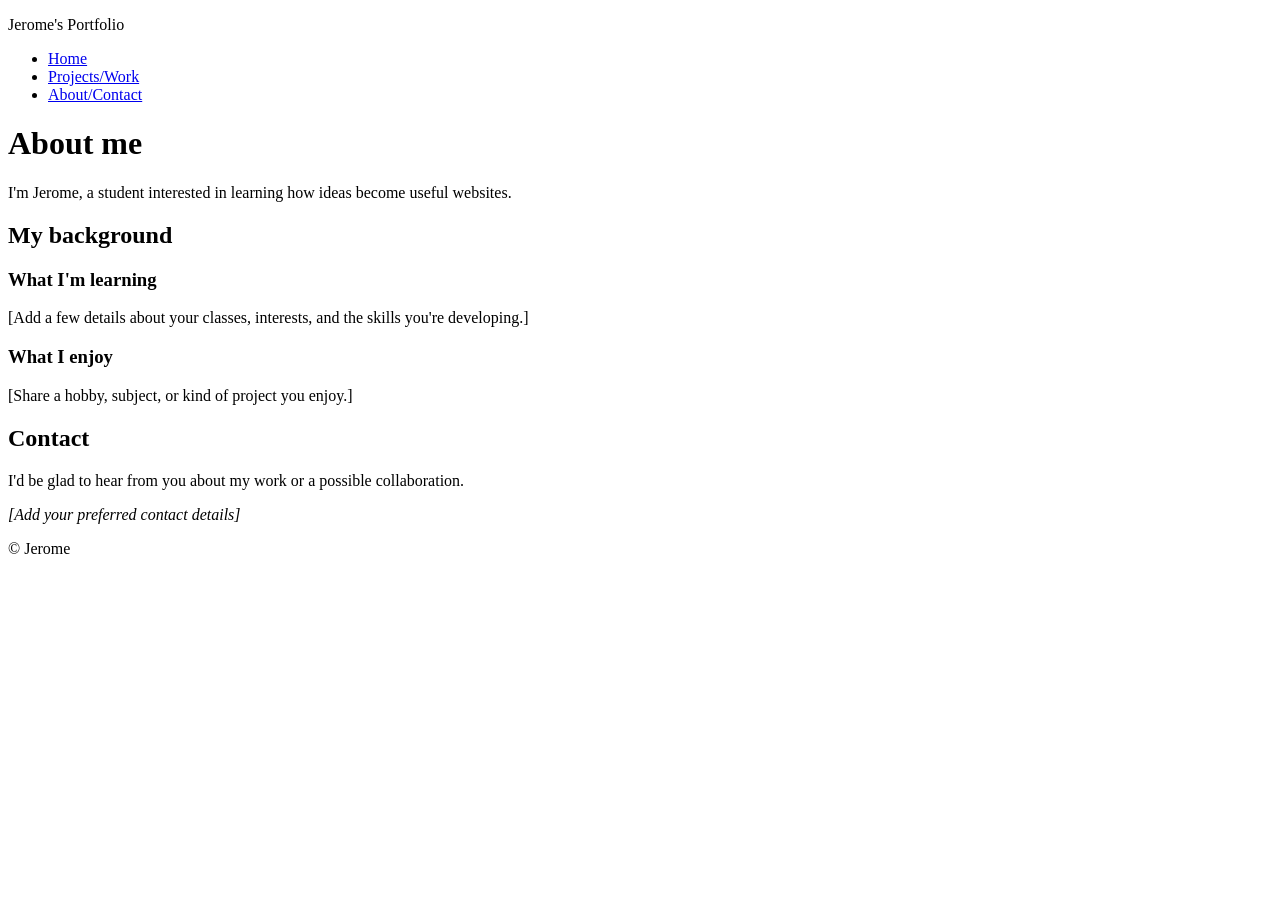
==== about.html @ 84191fd4 "new file:   AGENTS.md 	new file:   about.html 	modified:   index.html 	new file:   projects.html 	ne" ====
<!DOCTYPE html>
<html lang="en">
<head>
    <meta charset="UTF-8">
    <meta name="viewport" content="width=device-width, initial-scale=1.0">
    <title>About/Contact | Jerome's Portfolio</title>
</head>
<body>
    <header>
        <p>Jerome's Portfolio</p>
        <nav aria-label="Main navigation">
            <ul>
                <li><a href="index.html">Home</a></li>
                <li><a href="projects.html">Projects/Work</a></li>
                <li><a href="about.html" aria-current="page">About/Contact</a></li>
            </ul>
        </nav>
    </header>

    <main>
        <header>
            <h1>About me</h1>
            <p>I'm Jerome, a student interested in learning how ideas become useful websites.</p>
        </header>

        <section aria-labelledby="background-heading">
            <h2 id="background-heading">My background</h2>
            <h3>What I'm learning</h3>
            <p>[Add a few details about your classes, interests, and the skills you're developing.]</p>
            <h3>What I enjoy</h3>
            <p>[Share a hobby, subject, or kind of project you enjoy.]</p>
        </section>

        <section aria-labelledby="contact-heading">
            <h2 id="contact-heading">Contact</h2>
            <p>I'd be glad to hear from you about my work or a possible collaboration.</p>
            <address>[Add your preferred contact details]</address>
        </section>
    </main>

    <footer>
        <p>&copy; Jerome</p>
    </footer>
</body>
</html>
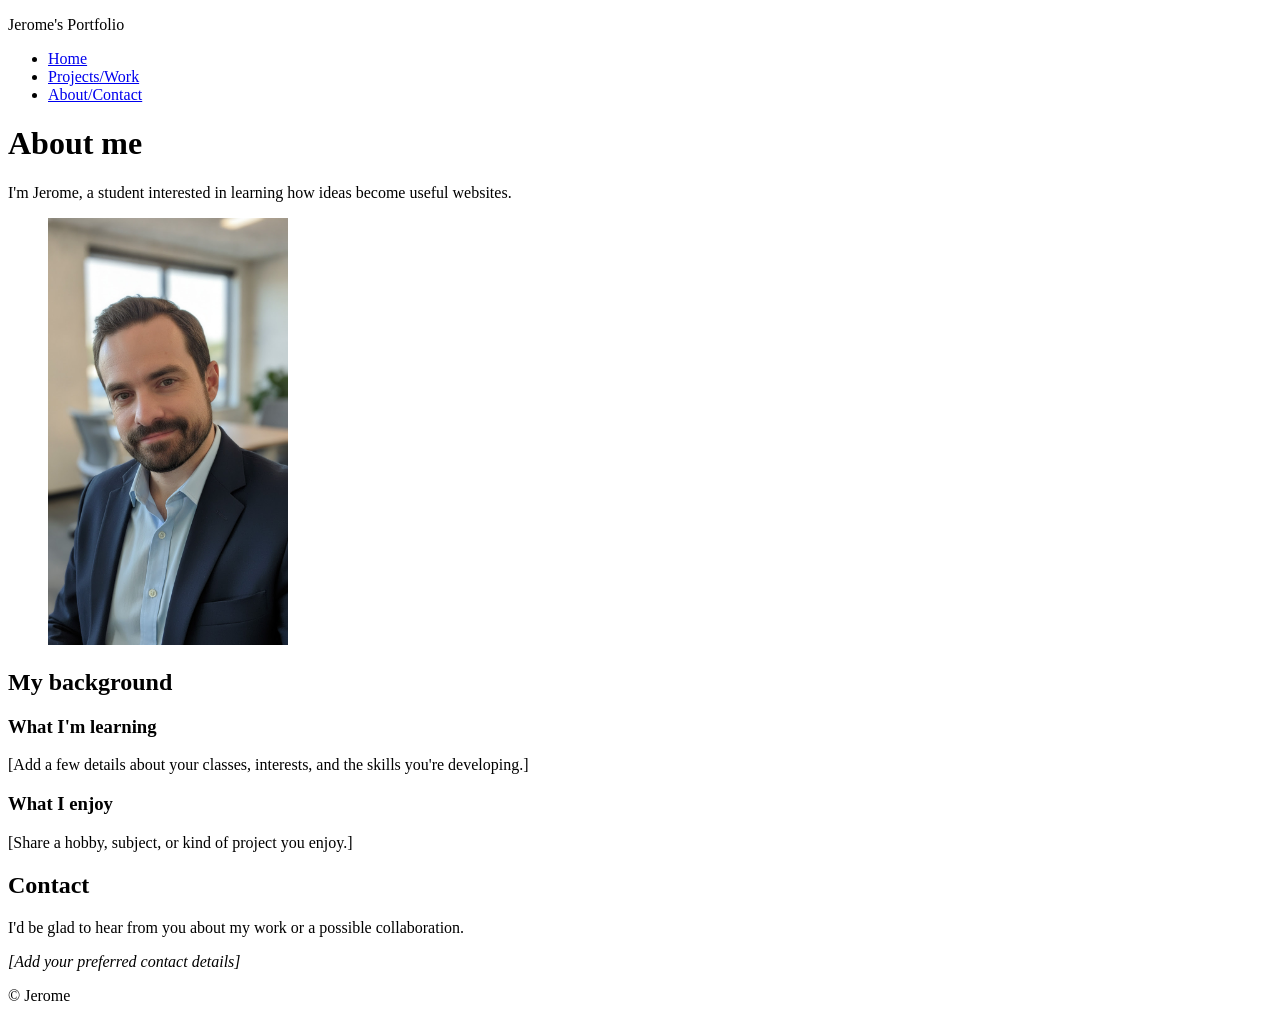
==== commit 2a2f1c28: "new file:   7C329B7C-2816-43F4-918F-4D46952255E8-IMG_STYLE.jpeg modified:   about.html" ====
--- a/about.html
+++ b/about.html
@@ -23,6 +23,10 @@
             <p>I'm Jerome, a student interested in learning how ideas become useful websites.</p>
         </header>
 
+        <figure>
+            <img src="7C329B7C-2816-43F4-918F-4D46952255E8-IMG_STYLE.jpeg" alt="Portrait of Jerome" width="240" height="427">
+        </figure>
+
         <section aria-labelledby="background-heading">
             <h2 id="background-heading">My background</h2>
             <h3>What I'm learning</h3>
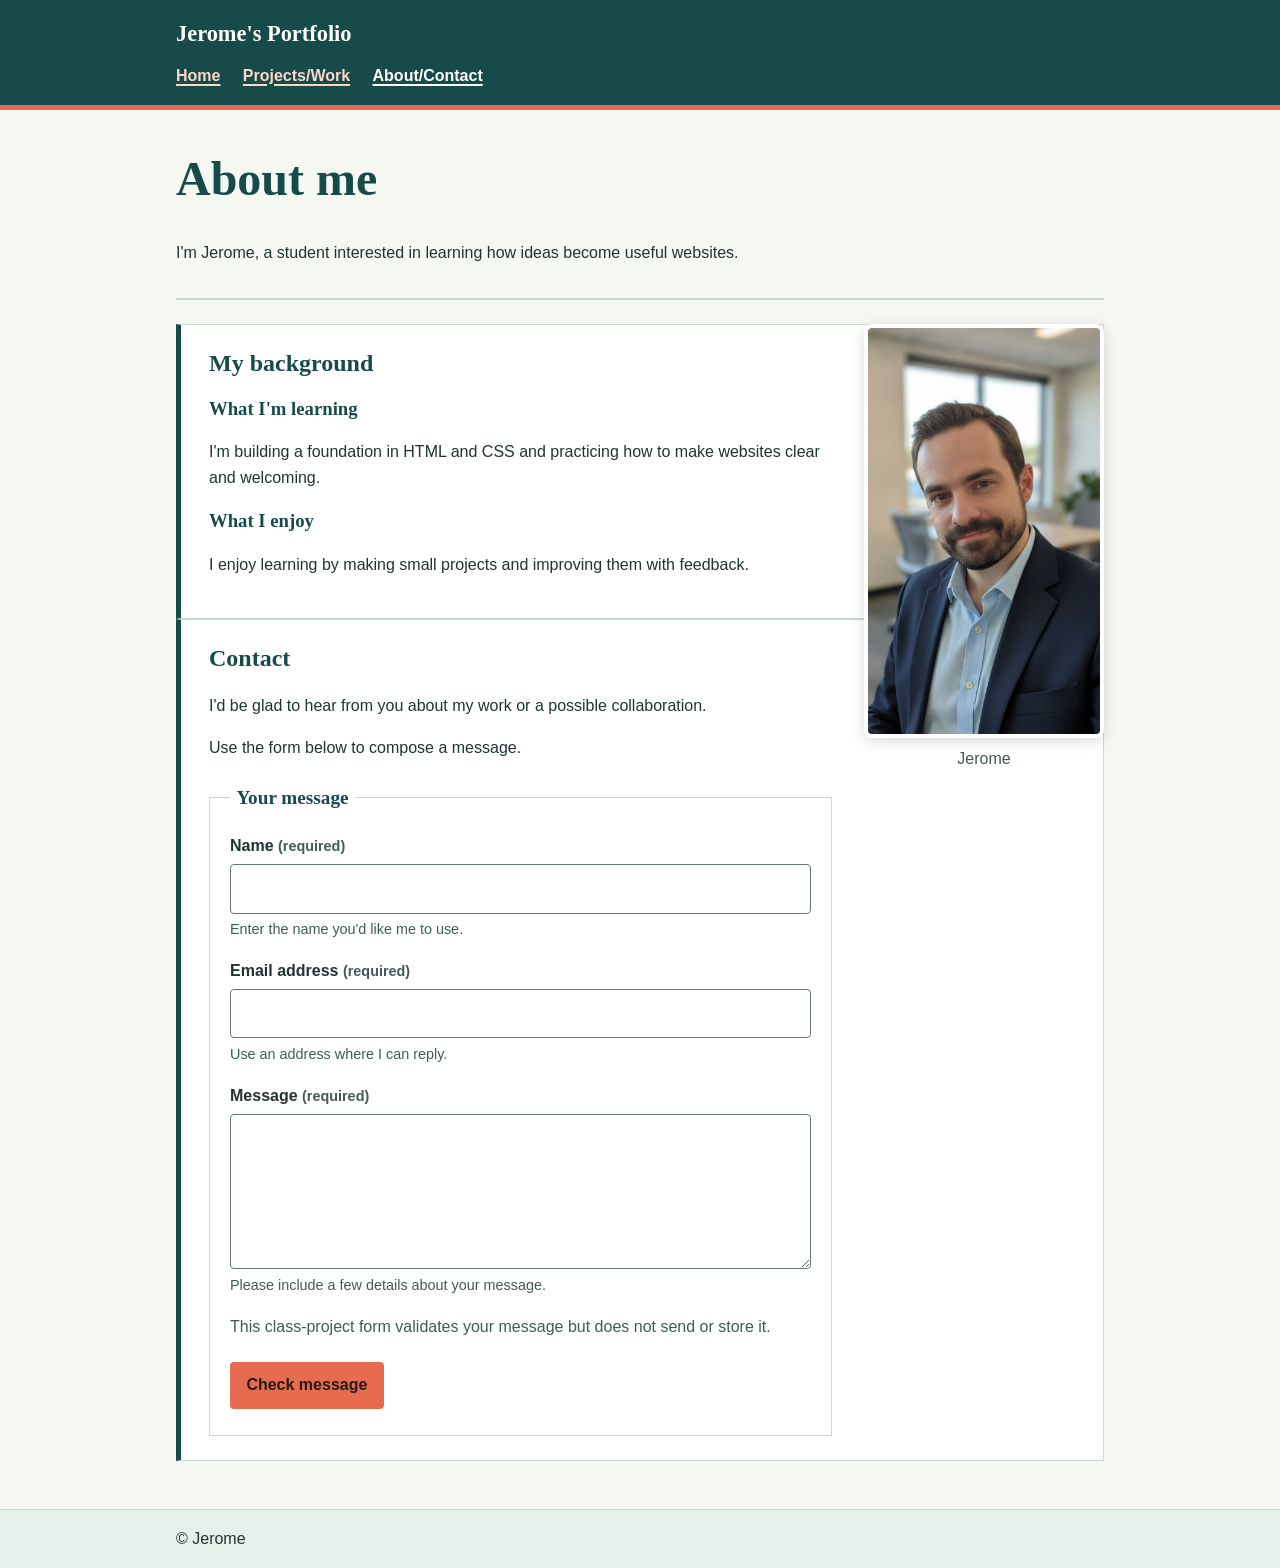
==== commit 4d781e44: "modified:   README.md 	modified:   about.html 	new file:   contact-form.js 	modified:   index.html 	" ====
--- a/about.html
+++ b/about.html
@@ -4,10 +4,12 @@
     <meta charset="UTF-8">
     <meta name="viewport" content="width=device-width, initial-scale=1.0">
     <title>About/Contact | Jerome's Portfolio</title>
+    <link rel="stylesheet" href="style.css">
 </head>
 <body>
+    <a class="skip-link" href="#main-content">Skip to main content</a>
     <header>
-        <p>Jerome's Portfolio</p>
+        <p class="site-title">Jerome's Portfolio</p>
         <nav aria-label="Main navigation">
             <ul>
                 <li><a href="index.html">Home</a></li>
@@ -17,33 +19,62 @@
         </nav>
     </header>
 
-    <main>
-        <header>
+    <main id="main-content" class="page-content" tabindex="-1">
+        <header class="page-heading">
             <h1>About me</h1>
             <p>I'm Jerome, a student interested in learning how ideas become useful websites.</p>
         </header>
 
-        <figure>
+        <figure class="profile-photo">
             <img src="7C329B7C-2816-43F4-918F-4D46952255E8-IMG_STYLE.jpeg" alt="Portrait of Jerome" width="240" height="427">
+            <figcaption>Jerome</figcaption>
         </figure>
 
         <section aria-labelledby="background-heading">
             <h2 id="background-heading">My background</h2>
             <h3>What I'm learning</h3>
-            <p>[Add a few details about your classes, interests, and the skills you're developing.]</p>
+            <p>I'm building a foundation in HTML and CSS and practicing how to make websites clear and welcoming.</p>
             <h3>What I enjoy</h3>
-            <p>[Share a hobby, subject, or kind of project you enjoy.]</p>
+            <p>I enjoy learning by making small projects and improving them with feedback.</p>
         </section>
 
         <section aria-labelledby="contact-heading">
             <h2 id="contact-heading">Contact</h2>
             <p>I'd be glad to hear from you about my work or a possible collaboration.</p>
-            <address>[Add your preferred contact details]</address>
+            <p>Use the form below to compose a message.</p>
+            <form id="contact-form" method="post" novalidate>
+                <fieldset>
+                    <legend>Your message</legend>
+                    <div class="form-field">
+                        <label for="contact-name">Name <span>(required)</span></label>
+                        <input id="contact-name" name="name" type="text" autocomplete="name" required aria-describedby="name-hint name-error">
+                        <small id="name-hint">Enter the name you'd like me to use.</small>
+                        <span class="field-error" id="name-error" hidden></span>
+                    </div>
+                    <div class="form-field">
+                        <label for="contact-email">Email address <span>(required)</span></label>
+                        <input id="contact-email" name="email" type="email" autocomplete="email" required aria-describedby="email-hint email-error">
+                        <small id="email-hint">Use an address where I can reply.</small>
+                        <span class="field-error" id="email-error" hidden></span>
+                    </div>
+                    <div class="form-field">
+                        <label for="contact-message">Message <span>(required)</span></label>
+                        <textarea id="contact-message" name="message" rows="5" required aria-describedby="message-hint message-error"></textarea>
+                        <small id="message-hint">Please include a few details about your message.</small>
+                        <span class="field-error" id="message-error" hidden></span>
+                    </div>
+                    <p class="form-note">This class-project form validates your message but does not send or store it.</p>
+                    <button class="button-link" type="submit">Check message</button>
+                </fieldset>
+                <p id="form-status" class="form-status" role="status" aria-live="polite"></p>
+                <p id="form-errors" class="form-error-summary" role="alert" tabindex="-1" hidden>Please correct the highlighted fields.</p>
+            </form>
         </section>
     </main>
 
     <footer>
         <p>&copy; Jerome</p>
     </footer>
+    <script src="contact-form.js" defer></script>
 </body>
 </html>
--- a/style.css
+++ b/style.css
@@ -0,0 +1,317 @@
+:root {
+	color-scheme: light;
+	--teal: #174b4a;
+	--coral: #e66b50;
+	--paper: #f5f7f2;
+	--ink: #243332;
+	--link: #7c3023;
+	--muted: #455956;
+	--line: #cbd8d2;
+	--soft: #e5f0eb;
+	--error: #8b1e1e;
+}
+
+* {
+	box-sizing: border-box;
+}
+
+body {
+	margin: 0;
+	background: var(--paper);
+	color: var(--ink);
+	font-family: "Trebuchet MS", Arial, sans-serif;
+	line-height: 1.65;
+}
+
+.skip-link {
+	position: absolute;
+	top: 0.5rem;
+	left: 0.5rem;
+	z-index: 1;
+	padding: 0.5rem 0.75rem;
+	transform: translateY(-160%);
+	background: white;
+	color: var(--teal);
+	font-weight: bold;
+}
+
+.skip-link:focus {
+	transform: translateY(0);
+}
+
+body > header {
+	padding: 1rem max(1.25rem, calc((100% - 58rem) / 2));
+	border-bottom: 5px solid var(--coral);
+	background: var(--teal);
+	color: white;
+}
+
+.site-title {
+	margin: 0 0 0.6rem;
+	font-family: Georgia, serif;
+	font-size: 1.4rem;
+	font-weight: bold;
+}
+
+nav ul {
+	display: flex;
+	flex-wrap: wrap;
+	gap: 0.5rem 1.4rem;
+	margin: 0;
+	padding: 0;
+	list-style: none;
+}
+
+nav a {
+	color: #f9d7ca;
+	font-weight: bold;
+	text-decoration-thickness: 2px;
+	text-underline-offset: 0.2em;
+}
+
+nav a[aria-current="page"] {
+	color: white;
+}
+
+main {
+	width: min(100% - 2rem, 58rem);
+	margin: 2.5rem auto;
+}
+
+main:focus {
+	outline: 3px solid var(--teal);
+	outline-offset: 0.5rem;
+}
+
+.home-grid {
+	display: grid;
+	gap: 1.5rem;
+}
+
+section {
+	margin: 0;
+	padding: 1.5rem 1.75rem;
+	border: 1px solid var(--line);
+	border-left: 5px solid var(--teal);
+	background: white;
+}
+
+.intro {
+	padding: 2rem;
+	border-left-color: var(--coral);
+	background: var(--soft);
+}
+
+.page-heading {
+	margin-bottom: 1.5rem;
+	padding-bottom: 1rem;
+	border-bottom: 2px solid var(--line);
+}
+
+h1,
+h2,
+h3 {
+	color: var(--teal);
+	font-family: Georgia, serif;
+	line-height: 1.2;
+}
+
+h1 {
+	margin-top: 0;
+	font-size: clamp(2rem, 6vw, 3rem);
+}
+
+#welcome-heading {
+	max-width: 15ch;
+}
+
+h2 {
+	margin-top: 0;
+}
+
+a {
+	color: var(--link);
+}
+
+a:hover {
+	color: var(--teal);
+}
+
+a:focus-visible,
+button:focus-visible,
+input:focus-visible,
+textarea:focus-visible {
+	outline: 3px solid var(--teal);
+	outline-offset: 3px;
+}
+
+nav a:focus-visible {
+	outline-color: white;
+}
+
+.button-link {
+	display: inline-block;
+	margin: 0.35rem 0.4rem 0.35rem 0;
+	padding: 0.55rem 0.9rem;
+	border: 2px solid var(--coral);
+	border-radius: 4px;
+	background: var(--coral);
+	color: #241d1a;
+	font: inherit;
+	font-weight: bold;
+	text-decoration: none;
+	cursor: pointer;
+}
+
+.button-link:hover {
+	border-color: var(--teal);
+	background: var(--teal);
+	color: white;
+}
+
+.card-grid {
+	display: grid;
+	gap: 1rem;
+}
+
+.card-grid > h2 {
+	margin-bottom: 0;
+}
+
+.card-grid article {
+	padding: 1rem;
+	border: 1px solid var(--line);
+	border-radius: 0.4rem;
+	background: var(--paper);
+}
+
+.card-grid article h3 {
+	margin-top: 0;
+}
+
+.profile-photo {
+	width: min(100%, 15rem);
+	margin: 0 auto 1.5rem;
+	text-align: center;
+}
+
+.profile-photo img {
+	display: block;
+	width: 100%;
+	height: auto;
+	border: 4px solid white;
+	border-radius: 0.5rem;
+	box-shadow: 0 0.2rem 0.8rem rgb(36 51 50 / 18%);
+}
+
+.profile-photo figcaption {
+	margin-top: 0.5rem;
+	color: var(--muted);
+}
+
+fieldset {
+	min-width: 0;
+	margin: 1.25rem 0 0;
+	padding: 1.25rem;
+	border: 1px solid var(--line);
+}
+
+legend {
+	padding: 0 0.4rem;
+	color: var(--teal);
+	font-family: Georgia, serif;
+	font-size: 1.2rem;
+	font-weight: bold;
+}
+
+.form-field {
+	display: grid;
+	gap: 0.3rem;
+	margin-bottom: 1rem;
+}
+
+.form-field label {
+	font-weight: bold;
+}
+
+.form-field label span,
+.form-field small {
+	color: var(--muted);
+	font-size: 0.9rem;
+}
+
+.form-field input,
+.form-field textarea {
+	width: 100%;
+	padding: 0.65rem;
+	border: 1px solid #657a75;
+	border-radius: 0.25rem;
+	background: white;
+	color: var(--ink);
+	font: inherit;
+}
+
+.form-field [aria-invalid="true"] {
+	border: 2px solid var(--error);
+}
+
+.field-error,
+.form-error-summary {
+	color: var(--error);
+	font-weight: bold;
+}
+
+.form-note,
+.form-status {
+	color: var(--muted);
+}
+
+.form-status:empty {
+	display: none;
+}
+
+body > footer {
+	margin-top: 3rem;
+	padding: 1rem max(1.25rem, calc((100% - 58rem) / 2));
+	border-top: 1px solid var(--line);
+	background: var(--soft);
+}
+
+footer p {
+	margin: 0;
+}
+
+@media (max-width: 36rem) {
+	main {
+		margin: 1.5rem auto;
+	}
+
+	section,
+	.intro {
+		padding: 1.25rem;
+	}
+}
+
+@media (min-width: 48rem) {
+	.home-grid {
+		grid-template-columns: repeat(2, minmax(0, 1fr));
+	}
+
+	.home-grid > .intro,
+	.home-grid > section:last-child {
+		grid-column: 1 / -1;
+	}
+
+	.card-grid {
+		grid-template-columns: repeat(2, minmax(0, 1fr));
+	}
+
+	.card-grid > h2 {
+		grid-column: 1 / -1;
+	}
+
+	.page-content > .profile-photo {
+		float: right;
+		margin: 0 0 1.5rem 2rem;
+	}
+}
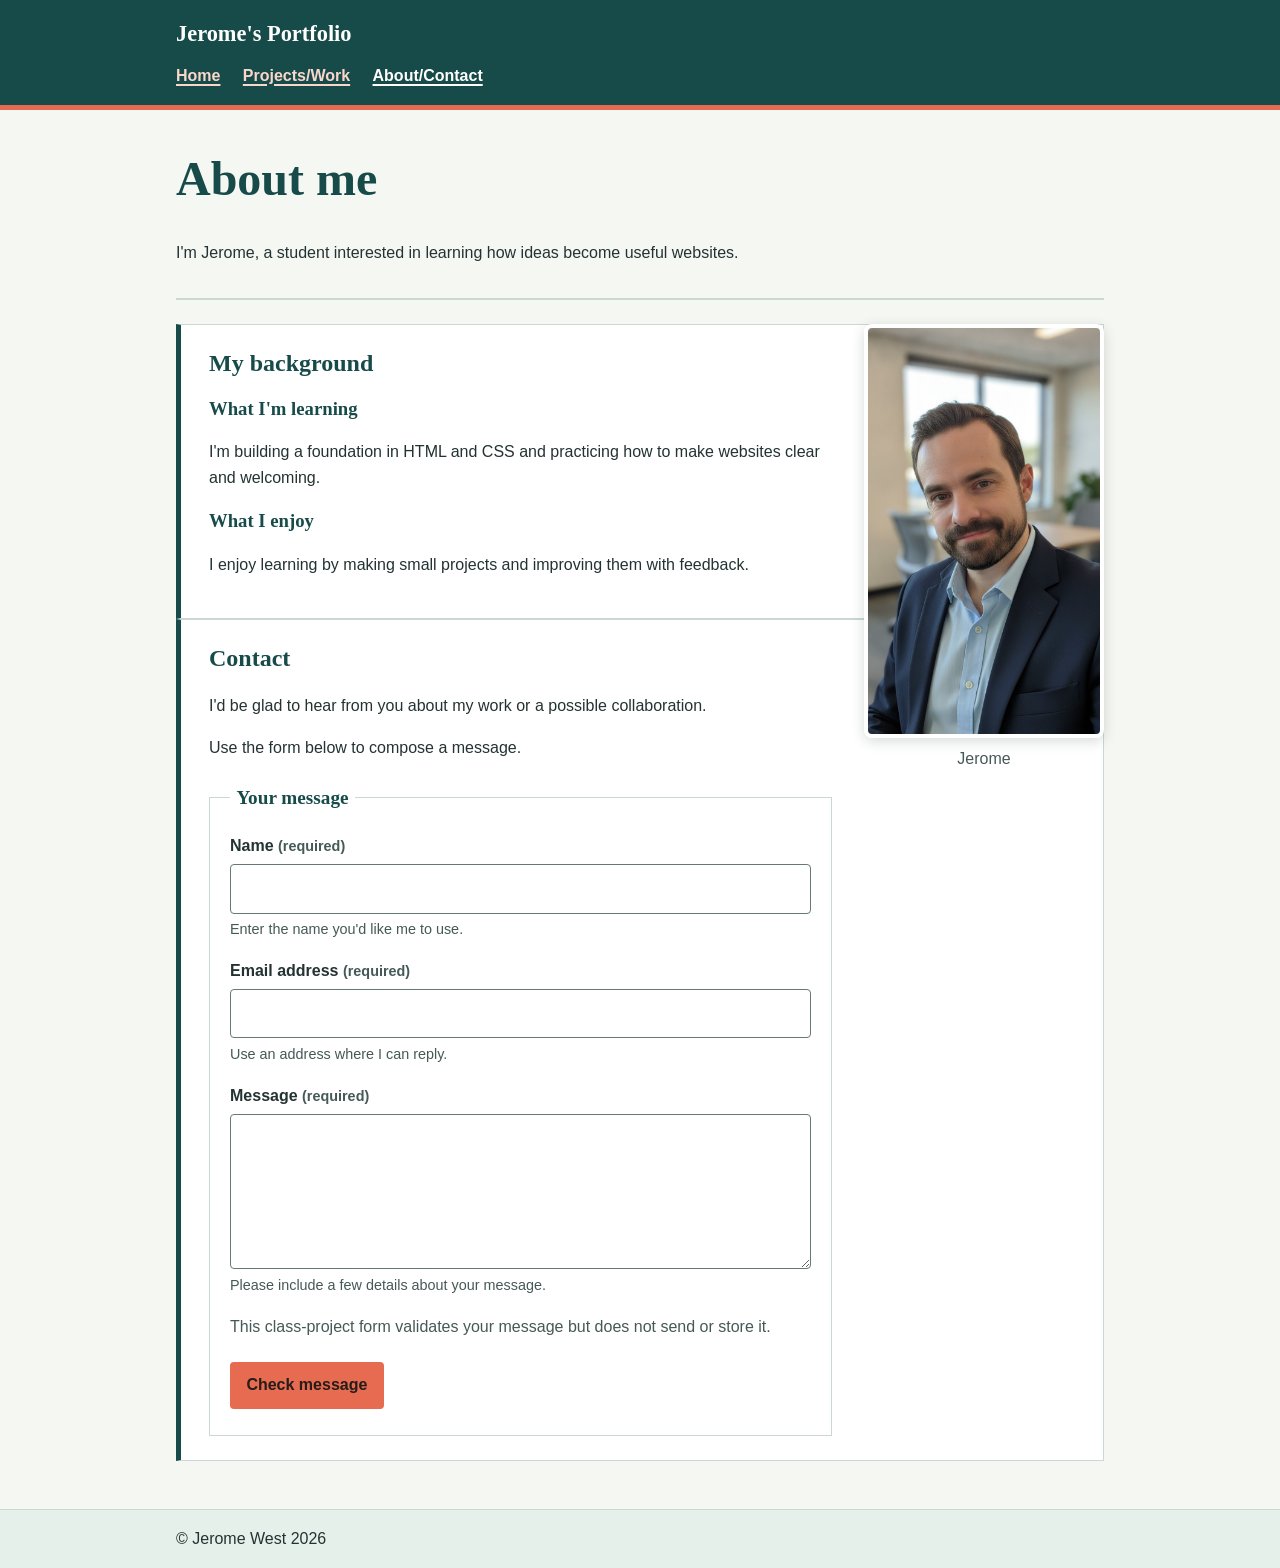
==== commit 7cd37140: "modified:   about.html" ====
--- a/about.html
+++ b/about.html
@@ -11,7 +11,8 @@
     <header>
         <p class="site-title">Jerome's Portfolio</p>
         <nav aria-label="Main navigation">
-            <ul>
+            <button class="nav-toggle" type="button" aria-expanded="true" aria-controls="primary-navigation">Menu</button>
+            <ul id="primary-navigation">
                 <li><a href="index.html">Home</a></li>
                 <li><a href="projects.html">Projects/Work</a></li>
                 <li><a href="about.html" aria-current="page">About/Contact</a></li>
@@ -49,19 +50,19 @@
                         <label for="contact-name">Name <span>(required)</span></label>
                         <input id="contact-name" name="name" type="text" autocomplete="name" required aria-describedby="name-hint name-error">
                         <small id="name-hint">Enter the name you'd like me to use.</small>
-                        <span class="field-error" id="name-error" hidden></span>
+                        <span class="field-error" id="name-error" aria-live="polite" aria-atomic="true" hidden></span>
                     </div>
                     <div class="form-field">
                         <label for="contact-email">Email address <span>(required)</span></label>
                         <input id="contact-email" name="email" type="email" autocomplete="email" required aria-describedby="email-hint email-error">
                         <small id="email-hint">Use an address where I can reply.</small>
-                        <span class="field-error" id="email-error" hidden></span>
+                        <span class="field-error" id="email-error" aria-live="polite" aria-atomic="true" hidden></span>
                     </div>
                     <div class="form-field">
                         <label for="contact-message">Message <span>(required)</span></label>
                         <textarea id="contact-message" name="message" rows="5" required aria-describedby="message-hint message-error"></textarea>
                         <small id="message-hint">Please include a few details about your message.</small>
-                        <span class="field-error" id="message-error" hidden></span>
+                        <span class="field-error" id="message-error" aria-live="polite" aria-atomic="true" hidden></span>
                     </div>
                     <p class="form-note">This class-project form validates your message but does not send or store it.</p>
                     <button class="button-link" type="submit">Check message</button>
@@ -73,8 +74,9 @@
     </main>
 
     <footer>
-        <p>&copy; Jerome</p>
+        <p>&copy; Jerome West 2026</p>
     </footer>
+    <script src="nav-interactions.js" defer></script>
     <script src="contact-form.js" defer></script>
 </body>
 </html>
--- a/style.css
+++ b/style.css
@@ -62,6 +62,19 @@
 	list-style: none;
 }
 
+.nav-toggle {
+	display: none;
+	margin: 0 0 0.75rem;
+	padding: 0.45rem 0.75rem;
+	border: 2px solid white;
+	border-radius: 4px;
+	background: transparent;
+	color: white;
+	font: inherit;
+	font-weight: bold;
+	cursor: pointer;
+}
+
 nav a {
 	color: #f9d7ca;
 	font-weight: bold;
@@ -286,6 +299,14 @@
 		margin: 1.5rem auto;
 	}
 
+	.nav-toggle.is-available {
+		display: inline-block;
+	}
+
+	nav.is-collapsed ul {
+		display: none;
+	}
+
 	section,
 	.intro {
 		padding: 1.25rem;
